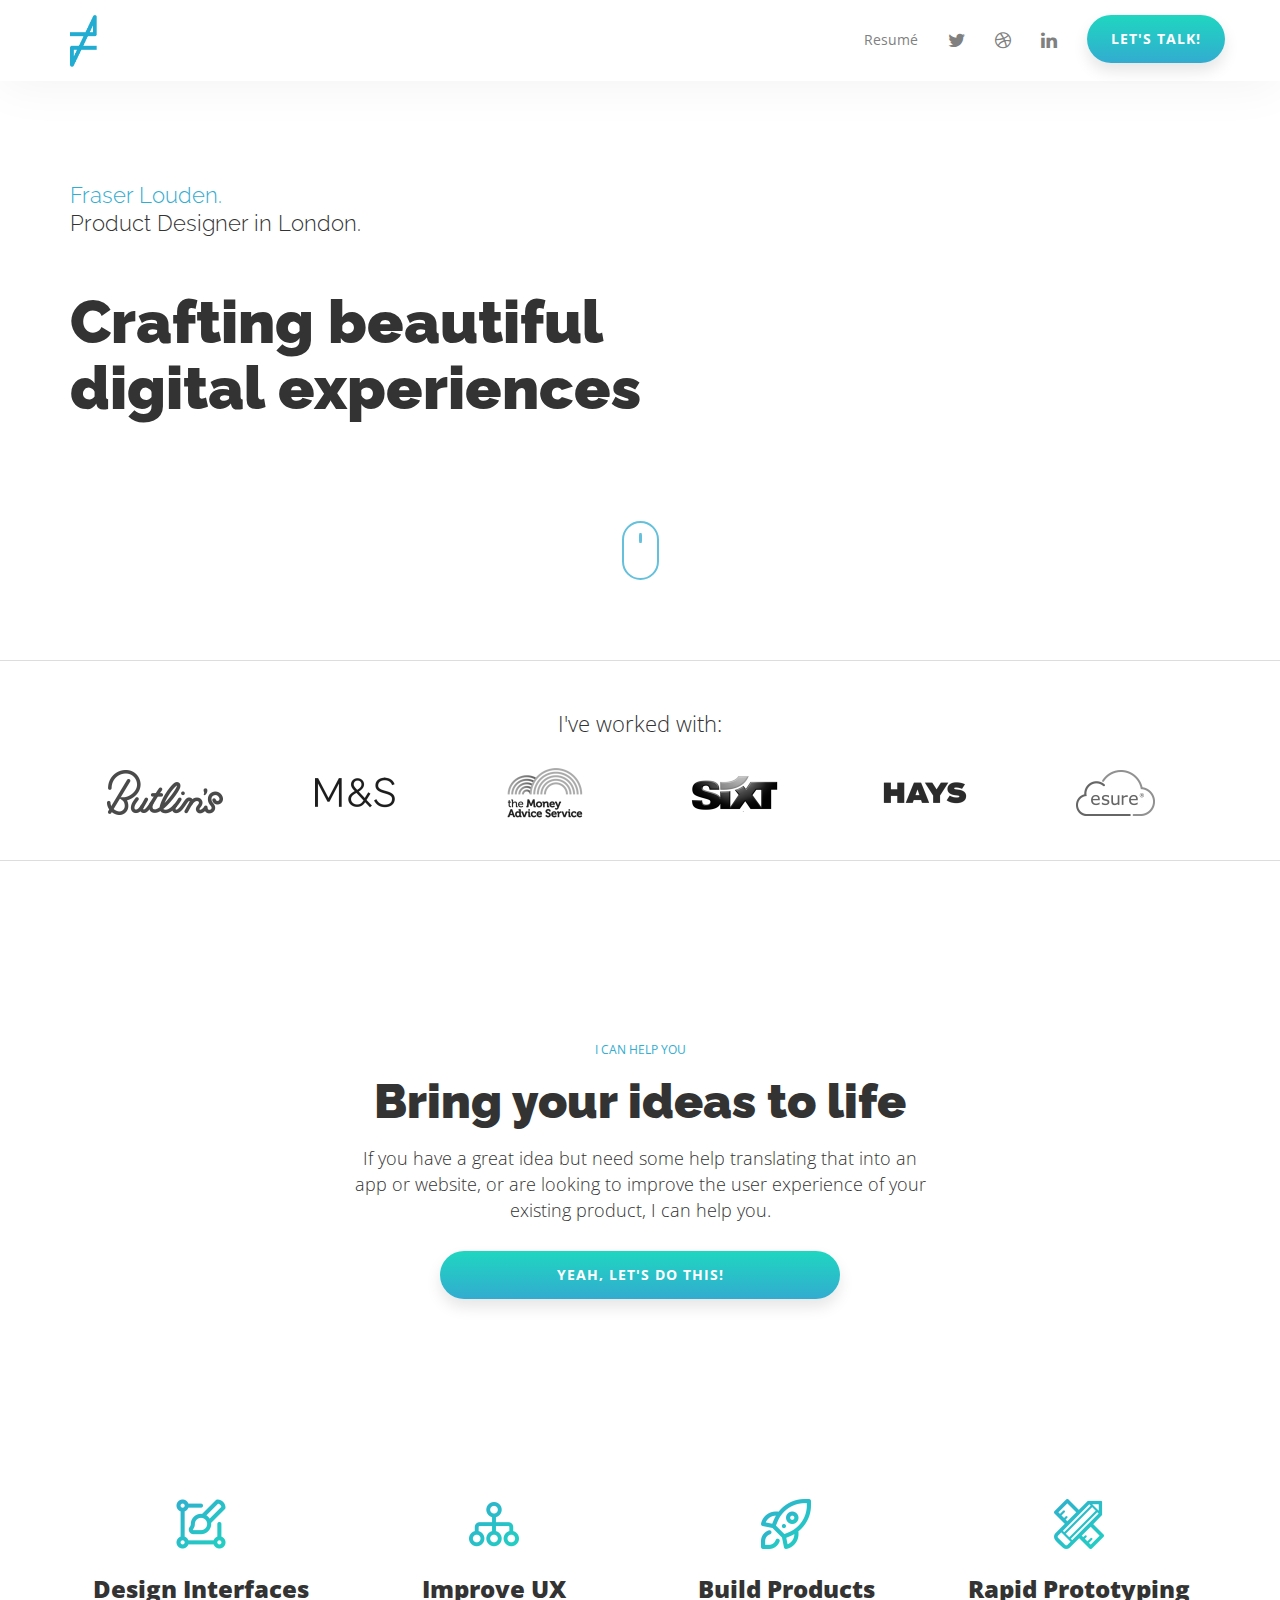
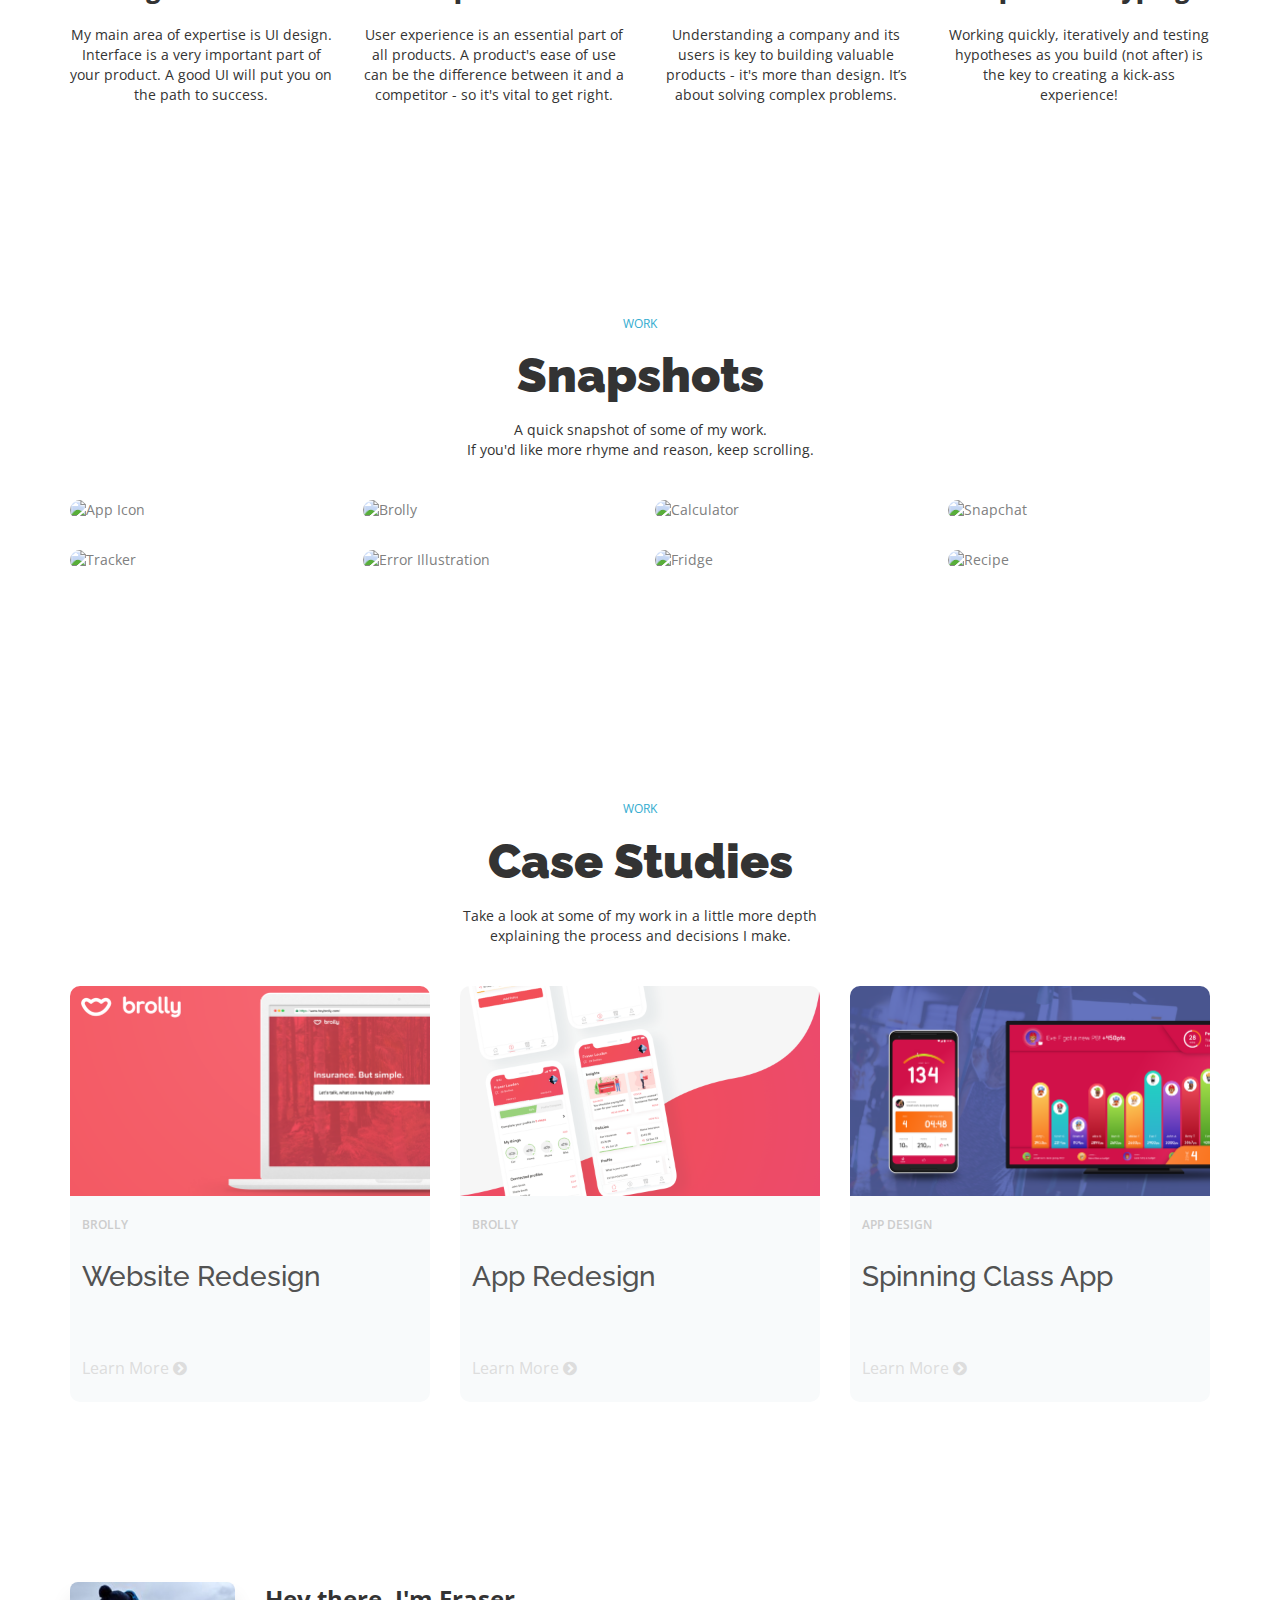
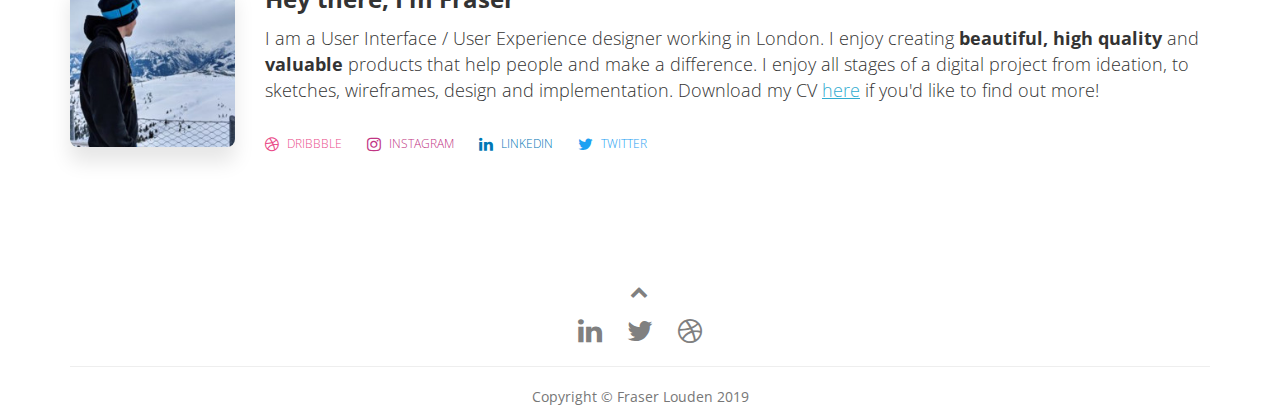
==== index.html @ 7645292e "Initial commit" ====
<!DOCTYPE html>
<html lang="en">
   <head>
      <title>Fraser Louden - UI/UX Designer | London </title>
      <meta charset="utf-8">
      <meta name= "viewport" content="width=device-width, initial-scale = 1.0">
      <meta name="description" content="I help businesses use design to grow and gain competitive advantages. Some areas of my expertise are custom UX/UI Design, Prototyping, Branding and User Research">
      <meta name="keywords" content="digital design, UX, UI London, iPhone apps, iPad apps, user experience design, interface design">
      <meta name="robots" content="index, follow">
      <meta name="author" content="Fraser Louden">
      <meta property="og:title" content="Fraser Louden">
      <meta property="og:description" content="User Interface and Experience Designer from London.">
      <meta property="og:image" content="http://fraserlouden.com/img/brolly_app.png">
      <meta property="og:url" content="http://fraserlouden.com/index.html">
      
      <link rel="shortcut icon" type="image/x-icon" href="img/icons/favicon.ico">
      <!-- Stylesheets -->
      <link rel="stylesheet" href="css/bootstrap.css">
      <link rel="stylesheet" href="css/font-awesome.min.css">
      <link rel="stylesheet" href="css/custom.css">
      <link href="https://fonts.googleapis.com/css?family=Open+Sans:300,400,700|Raleway:100,300,900" rel="stylesheet">
      <!-- HTML5 Shim and Respond.js IE8 support of HTML5 elements and media queries -->
      <!-- WARNING: Respond.js doesn't work if you view the page via file:// -->
      <!--[if lt IE 9]>
      <script src = "https://oss.maxcdn.com/libs/html5shiv/3.7.0/html5shiv.js"></script>
      <script src = "https://oss.maxcdn.com/libs/respond.js/1.3.0/respond.min.js"></script>
      <![endif]-->
   </head>
   <body>
      <nav class="navbar navbar-default navbar-static-top">
         <div class="container">
            <div class="navbar-header">
               <button type="button" class="navbar-toggle collapsed" data-toggle="collapse" data-target="#navbar2">
               <span class="sr-only">Toggle navigation</span>
               <span class="icon-bar"></span>
               <span class="icon-bar"></span>
               <span class="icon-bar"></span>
               </button>
               <a class="navbar-brand" href="http://fraserlouden.com"><img src="img/logo.png" alt="Fraser Louden">
               </a>
            </div>
            <!-- menu items -->
            <div id="navbar2" class="navbar-collapse collapse">
               <!-- social media icons -->
               <ul class="nav navbar-nav navbar-right social">
                  <li><a href="Fraser Louden CV.pdf" target="_blank"><p>Resumé</p></a></li>
                  <li><a href="https://twitter.com/FraserLouden" target="_blank"><i class="fa fa-lg fa-twitter"></i></a></li>
                  <li><a href="https://dribbble.com/fraserlouden" target="_blank"><i class="fa fa-lg fa-dribbble"></i></a></li>
                  <li><a href="https://uk.linkedin.com/in/fraser-louden-56337b47" target="_blank"><i class="fa fa-lg fa-linkedin"></i></a></li>
                  
                  <li>
                     <p class="navbar-btn"><a href="mailto:design@fraserlouden.com?Subject=Let's%20talk" class="btn btn-cta">Let's Talk!</a></p>
                  </li>
               </ul>
            </div>
            <!--/.nav-collapse -->
         </div>
         <!--/.container-fluid -->
      </nav>
      <div class="container">
         <div class="row">
            <div class="col-xs-12">
               <h2 class="header"><span>Fraser Louden.</span><br>Product Designer in London.</h2>
            </div>
         </div>
         <div class="row">
            <div class="col-xs-12">
               <h1 class="header">Crafting beautiful <br>digital experiences</h1>
            </div>
         </div>
         <div class="row">
            <div class="mouse center-block">
               <div class="scroll"></div>
            </div>
         </div>
      </div>
      <section class="clients margin-40">
         <div class="container">
            <div class="row">
               <div class="col-xs-12">
                  <h2 class="clients text-center">I've worked with:</h2>
               </div>
            </div>
            <div class="row center-block">
               <div class="col-xs-6 col-sm-4 col-md-2 text-center">
                  <a href="#"><img src="img/butlins.png" alt="Butlins Logo" class="clients"></a>
               </div>
               <div class="col-xs-6 col-sm-4 col-md-2 text-center">
                  <a href="#"><img src="img/MS.png" alt="M&S Logo" class="clients"></a>
               </div>
               <div class="col-xs-6 col-sm-4 col-md-2 text-center">
                  <a href="#"><img src="img/mas.png" alt="Money Advice Service Logo" class="clients"></a>
               </div>
               <div class="col-xs-6 col-sm-4 col-md-2 text-center">
                  <a href="#"><img src="img/sixt.png" alt="Sixt Logo" class="clients"></a>
               </div>
               <div class="col-xs-6 col-sm-4 col-md-2 text-center">
                  <a href="#"><img src="img/hays.png" alt="Hays Logo" class="clients"></a>
               </div>
               <div class="col-xs-6 col-sm-4 col-md-2 text-center">
                  <a href="#"><img src="img/esure.png" alt="Esure Logo" class="clients"></a>
               </div>
            </div>
         </div>
      </section>
      <section class="services">
         <div class="container padding-80">
            <div class="row">
               <div class="col-xs-12 small-header text-center">
                  <p>I can help you</p>
               </div>
            </div>
            <div class="row">
               <div class="col-xs-12 text-center">
                  <h1 class="header">Bring your ideas to life</h1>
               </div>
            </div>
            <div class="row">
               <div class="col-xs-12 text-center">
                  <p class="about" style="max-width: 580px; margin: 0 auto;">
                     If you have a great idea but need some help translating that into an app or website, 
                     or are looking to improve the user experience of your existing product, I can help you.
                  </p>
                  <a href="https://fraserlouden.typeform.com/to/a4hXBf" target="_blank" class="btn btn-cta" style="margin-top: 28px; width: 400px;">Yeah, let's do this!</a>
               </div>
            </div>
         </div>
         <div class="container padding-80">
            <div class="row">
               <div class="col-xs-12 col-sm-6 col-md-3 text-center">
                  <img src="img/ui_icon.png" alt="Icon" class="icon center-block">
                  <h2>Design Interfaces</h2>
                  <p>
                     My main area of expertise is UI design. 
                     Interface is a very important part of your product. 
                     A good UI will put you on the path to success.
                  </p>
               </div>
               <div class="col-xs-12 col-sm-6 col-md-3 text-center">
                  <img src="img/ux_icon.png" alt="Icon" class="icon center-block">
                  <h2>Improve UX</h2>
                  <p>
                     User experience is an essential part of all products. 
                     A product's ease of use can be the difference 
                     between it and a competitor - so it's vital to get right.
               </div>
               <div class="col-xs-12 col-sm-6 col-md-3 text-center">
                  <img src="img/rocket_icon.png" alt="Icon" class="icon center-block">
                  <h2>Build Products</h2>
                  <p>
                     Understanding a company and its users is key to building valuable products -
                     it's more than design. It’s about solving complex problems.
                  </p>
               </div>
               <div class="col-xs-12 col-sm-6 col-md-3 text-center">
                  <img src="img/proto_icon.png" alt="Icon" class="icon center-block">
                  <h2>Rapid Prototyping</h2>
                  <p>
                     Working quickly, iteratively and testing hypotheses as you build (not after) 
                     is the key to creating a kick-ass experience!
                  </p>
               </div>
            </div>
         </div>

         <div class="container padding-80" >
            <div class="row">
               <div class="col-xs-12 small-header text-center">
                  <p>WORK</p>
               </div>
            </div>
            <div class="row">
               <div class="col-xs-12 text-center">
                  <h1 class="header">Snapshots</h1>
                  <p class="margin-bottom-40">A quick snapshot of some of my work.<br> If you'd like more rhyme and reason, keep scrolling.</p>
               </div>
            </div>

         <div class="row">
            <div class="col-md-3">
                <a href="https://dribbble.com/shots/5053610-Daily-UI-005-App-Icon" target="_blank"><img src="https://cdn.dribbble.com/users/1312812/screenshots/5053610/desktop_hd_2x.png" alt="App Icon" class="snapshot_img img-responsive"></a>
            </div>
            <div class="col-md-3">
                <a href="https://dribbble.com/shots/4469375-Brolly-Landing-Page" target="_blank"><img src="https://cdn.dribbble.com/users/1312812/screenshots/4469375/dribbble_2x.png" alt="Brolly" class="snapshot_img img-responsive"></a>
            </div>
            <div class="col-md-3">
                <a href="https://dribbble.com/shots/4006006-Daily-UI-004-Calculator" target="_blank"><img src="https://cdn.dribbble.com/users/1312812/screenshots/4006006/004.png" alt="Calculator" class="snapshot_img img-responsive"></a>
            </div>
            <div class="col-md-3">
                <a href="https://dribbble.com/shots/3741580-Snapchat-Attachment-Dashboard" target="_blank"><img src="https://cdn.dribbble.com/users/1312812/screenshots/3741580/1._snapgallery_main_dribbble1.png" alt="Snapchat" class="snapshot_img img-responsive"></a>
            </div>
            <div class="col-md-3">
                <a href="https://dribbble.com/shots/3494990-Live-Tracking-Dashboard" target="_blank"><img src="https://cdn.dribbble.com/users/1312812/screenshots/3494990/athletetrackerdribbble.png" alt="Tracker" class="snapshot_img img-responsive"></a>
              </div>
              <div class="col-md-3">
                  <a href="https://dribbble.com/shots/3985253-Building-Site-404-Page-Illustration" target="_blank"><img src="https://cdn.dribbble.com/users/1312812/screenshots/3985253/404.png" alt="Error Illustration" class="snapshot_img img-responsive"></a>
              </div>
              <div class="col-md-3">
                  <a href="https://dribbble.com/shots/3938604-Smart-Fridge-UI" target="_blank"><img src="https://cdn.dribbble.com/users/1312812/screenshots/3938604/google-fridge.gif" alt="Fridge" class="snapshot_img img-responsive"></a>
              </div>
              <div class="col-md-3">
                  <a href="https://dribbble.com/shots/3611448-Recipe-Swipe-Interaction" target="_blank"><img src="https://cdn.dribbble.com/users/1312812/screenshots/3611448/recipe-swipe-animation.gif" alt="Recipe" class="snapshot_img img-responsive"></a>
              </div>
          </div>
        </div>


          <div class="container padding-80">
              <div class="row">
                  <div class="col-xs-12 small-header text-center">
                     <p>WORK</p>
                  </div>
               </div>
               <div class="row">
                  <div class="col-xs-12 text-center">
                     <h1 class="header">Case Studies</h1>
                     <p class="margin-bottom-40">Take a look at some of my work in a little more depth<br> explaining the process and decisions I make.</p>
                  </div>
               </div>


            <div class="row">
        
                <div class="col-lg-4 col-sm-6">
                  <div class="portfolio_card">
                    <a href="brolly-website.html"><img src="img/brolly_website.png" alt="Brolly Website" class="portfolio_img img-responsive">
                    <div class="card-title">
                      <p class="card-sub">Brolly</p>
                      <h2>Website Redesign</h2>
                      <p class="card-cta">Learn More <i class="fa fa-chevron-circle-right" aria-hidden="true"></i></p>
                    </div></a>
                  </div>
                </div>
        
                <div class="col-lg-4 col-sm-6">
                  <div class="portfolio_card">
                    <a href="brolly-app.html"><img src="img/brolly_app.png" alt="Brolly App" class="portfolio_img img-responsive">
                    <div class="card-title">
                      <p class="card-sub">Brolly</p>
                      <h2>App Redesign</h2>
                      <p class="card-cta">Learn More <i class="fa fa-chevron-circle-right" aria-hidden="true"></i></p>
                    </div></a>
                  </div>
                </div>
        
                <div class="col-lg-4 col-sm-6">
                  <div class="portfolio_card">
                  <a href="joya.html"><img src="img/joya_main.png" alt="Joya" class="portfolio_img img-responsive">
                    <div class="card-title">
                      <p class="card-sub">App Design</p>
                      <h2>Spinning Class App</h2>
                      <p class="card-cta">Learn More <i class="fa fa-chevron-circle-right" aria-hidden="true"></i></p>
                    </div></a> 
                  </div>
                </div>
            </div>
        
          </div>
        </section>

      <div class="container margin-40">
         <div class="row">
            <div class="col-md-2">
               <img src="img/profile.jpeg" alt="Profile" class="img-responsive" style="border-radius: 8px; box-shadow: 0px 15px 20px rgba(0, 0, 0, 0.1);">
            </div>
            <div class="col-md-10">
               <h3 class="subheader"><strong>Hey there, I'm Fraser</strong></h3>
               <p class="about">I am a User Interface / User Experience designer working in London.
                  I enjoy creating <b>beautiful, high quality</b> and <b>valuable</b> products that help people and make a difference. 
                  I enjoy all stages of a digital project from ideation, to sketches, wireframes, design and implementation. Download my CV <a href="Fraser Louden CV.pdf" style="text-decoration: underline; color: #32acd0">here</a> if you'd like to find out more!
                  <br><br>
                  <a href="https://dribbble.com/fraserlouden" style="color: #ea4c89; text-transform: uppercase; font-size: 12px">
                  <i class="fa fa-lg fa-dribbble" style="margin-right: 8px"></i>Dribbble
                  </a>
                  <a href="https://www.instagram.com/fraserlouden/" style="color: #c13584; text-transform: uppercase; font-size: 12px; margin-left: 22px">
                  <i class="fa fa-lg fa-instagram" style="margin-right: 8px"></i>Instagram
                  </a>
                  <a href="https://uk.linkedin.com/in/fraser-louden-56337b47" style="color: #0077B5; text-transform: uppercase; font-size: 12px; margin-left: 22px">
                  <i class="fa fa-lg fa-linkedin" style="margin-right: 8px"></i>LinkedIn
                  </a>
                  <a href="https://twitter.com/FraserLouden" style="color: #1da1f2; text-transform: uppercase; font-size: 12px; margin-left: 22px">
                  <i class="fa fa-lg fa-twitter" style="margin-right: 8px"></i>Twitter
                  </a>  
               </p>
            </div>
         </div>
      </div>
      <footer>
         <div class="container">
            <div class="row">
               <div class="col-lg-12 text-center">
                  <a id="to-top" href="#top" class="btn btn-dark btn-lg"><i class="fa fa-chevron-up fa-fw fa-1x"></i></a>
                  <ul class="list-inline">
                     <li>
                        <a href="https://uk.linkedin.com/in/fraser-louden-56337b47" target="_blank"><i class="fa fa-linkedin fa-fw fa-2x"></i></a>
                     </li>
                     <li>
                        <a href="https://twitter.com/FraserLouden" target="_blank"><i class="fa fa-twitter fa-fw fa-2x"></i></a>
                     </li>
                     
                     <li>
                        <a href="https://dribbble.com/fraserlouden" target="_blank"><i class="fa fa-fw fa-dribbble fa-2x"></i></a>
                     </li>
                  </ul>
                  <hr class="small">
                  <p class="text-muted">Copyright &copy; Fraser Louden 2019</p>
               </div>
            </div>
         </div>
      </footer>
      <!-- Bootstrap core JavaScript
         ================================================== -->
      <!-- Placed at the end of the document so the pages load faster -->
      <script src="https://ajax.googleapis.com/ajax/libs/jquery/3.3.1/jquery.min.js"></script>
      <script src="js/bootstrap.js"></script>
      <script src="js/jquery.shuffle.min.js"></script>
      <script src="js/custom.js"></script>
      <!-- Google Analytics -->
      <script>
         (function(i,s,o,g,r,a,m){i['GoogleAnalyticsObject']=r;i[r]=i[r]||function(){
         (i[r].q=i[r].q||[]).push(arguments)},i[r].l=1*new Date();a=s.createElement(o),
         m=s.getElementsByTagName(o)[0];a.async=1;a.src=g;m.parentNode.insertBefore(a,m)
         })(window,document,'script','https://www.google-analytics.com/analytics.js','ga');
         
         ga('create', 'UA-53588639-1', 'auto');
         ga('send', 'pageview');
         
      </script>
   </body>
</html>
---- css/custom.css ----
.navbar-default .navbar-nav > li > a:hover,
.navbar-default .navbar-nav > li > a:focus {
    color: #32acd0;
}

.navbar-default .navbar-nav > li > a {
  color: #808080;
}

.about {
  font-size: 18px;
  font-family: 'Open Sans';
  font-weight: 100;
}
.clients {
  border-bottom: #dddddd solid 1px;
  border-top:#dddddd solid 1px; 
  margin-bottom: 40px;
}

.textlink {
  color: #32acd0;
  text-decoration: underline;
}

h2.clients {
  font-size: 22px;
  font-weight: 300;
  margin-top: 40px;
  margin-bottom: 20px;
  border: none; 
}

img.profile {

  margin-top: 25px;
}

img.clients {
  -webkit-filter: grayscale(100%); /* Safari 6.0 - 9.0 */
    filter: grayscale(100%);
    border: none;
    max-height: 55px;
}

img.clients:hover {
  -webkit-filter: none; /* Safari 6.0 - 9.0 */
    filter: none;
    border: none;
}

.navbar-btn {
  margin-top: 15px;
  padding-left: 15px;
}

.btn-cta {
  color: #ffffff;
  background-image: -webkit-linear-gradient(top, #1FD6C0, #32ACD0);
  background-image: -moz-linear-gradient(top, #1FD6C0, #32ACD0);
  background-image: -ms-linear-gradient(top, #1FD6C0, #32ACD0);
  background-image: -o-linear-gradient(top, #1FD6C0, #32ACD0);
  background-image: linear-gradient(to bottom, #1FD6C0, #32ACD0);
  -webkit-border-radius: 33px;
  -moz-border-radius: 33px;
  box-shadow: 0px 8px 15px rgba(0, 0, 0, 0.1);
  transition: all 0.3s ease 0s;
  }

.btn-cta:hover {

  box-shadow: 0px 15px 20px rgba(0,194,208,0.15);
  transform: translateY(-5px);
  }

  .portfolio_card {
    border-radius: 10px;
    transition: all 0.4s ease 0s;
    min-height: 350px;
    }
  
  .portfolio_card:hover {
    box-shadow: 0px 15px 20px rgba(0, 0, 0, 0.1);
    transform: translateY(-1px);
    }
  
  .portfolio_img {
    border-radius: 10px 10px 0px 0px;
  }

  .snapshot_img {
    border-radius: 10px;
    margin-bottom: 30px;
    transition: all 0.4s ease 0s;
  }

  .snapshot_img:hover {
    box-shadow: 0px 15px 20px rgba(0, 0, 0, 0.1);
    transform: translateY(-1px);
  }
  
  .card-title {
    background-color: #f8fafb;
    padding-left: 12px;
    padding-top: 20px;
    padding-right: 12px;
    padding-bottom: 12px;
    overflow: hidden;
    border-radius: 0px 0px 10px 10px;
  }
  
  .card-sub {
  
    font-size: 12px;
    font-weight: 600;
    color: #ccc;
    text-transform: uppercase;
  }
  
  div.card-title h2{
  
    font-size: 28px;
    font-weight: 500;
    font-family: "Raleway";
    color: #525252;
  
  }
  
  .card-cta {
    padding-top: 40px;
    color: #ddd;
    font-size: 16px;
  
  }
  
  .portfolio_card:hover .card-cta {
    color: #32ACD0;   
  }


body {

	font-family: 'Open Sans', sans-serif;

}



h1.header {

	font-family: 'Raleway', sans-serif;
  font-size: 60px;
  font-weight: 900;
  line-height: 66px;
  margin-top: 40px;
  margin-bottom: 100px;

}

h1.projectheader {

  font-family: 'Raleway', sans-serif;
  font-size: 40px;
  font-weight: 900;
  line-height: 66px;
  padding-top: 100px;
  }

h2.header {

  font-family: 'Raleway', sans-serif;
  font-size: 22px;
  font-weight: 300;
  line-height: 28px;
  margin-top: 100px;

}

h3.projectsubheader {

  font-family: 'Raleway', sans-serif;
  font-size: 14px;
  font-weight: 100;
  color: #b3b3b3;
  text-transform: uppercase;
  }

h2 span {
  color: #32ACD0;
}

.portfolio
{
 margin: 48px 0;
}
 
.portfolio-sorting
{
 text-transform: uppercase; 
 padding:0;
 margin-bottom: 48px;
}
 
.portfolio-sorting li a 
{
 color: #808080;
 text-decoration: none;
 padding: 6px;
}
.portfolio-sorting li a:hover,
.portfolio-sorting li a.active
{
 color: #32acd0;
 border-bottom: 2px solid #32acd0;
}
 
figure.portfolio-item 
{
 margin-bottom: 15px;
 margin-top:15px;
}

figure.img
{
  max-width: 481px;
}

section.bg-primary
{
  padding-top: 100px;
  padding-bottom: 100px;
}

footer
{
  padding-top: 20px;
}

.btn {
    padding: 14px 24px;
    border: 0 none;
    font-weight: 700;
    letter-spacing: 1px;
    text-transform: uppercase;
}
 
.btn:focus, .btn:active:focus, .btn.active:focus {
    outline: 0 none;
}
 
.btn-primary {
    background: #0099cc;
    color: #ffffff;
}
 
.btn-primary:hover, .btn-primary:focus, .btn-primary:active, .btn-primary.active, .open > .dropdown-toggle.btn-primary {
    background: #33a6cc;
}
 
.btn-primary:active, .btn-primary.active {
    background: #007299;
    box-shadow: none;
}

.btn.outline {
  background: none;
  padding: 12px 22px;
}

.btn-primary.outline {
  border: 2px solid #f5f5f5;
  color: #f5f5f5;
}

.btn-primary.outline:hover, .btn-primary.outline:focus, .btn-primary.outline:active, .btn-primary.outline.active, .open > .dropdown-toggle.btn-primary {
  color: #a8ebff;
  border-color: #a8ebff;
}
.btn-primary.outline:active, .btn-primary.outline.active {
  border-color: #007299;
  color: #007299;
  box-shadow: none;
}

p.text-faded {
  padding-bottom: 15px;
}

.fa:hover {
color: #32acd0;
}

p.project-text {
  color: #484848;
  font-family: 'Open Sans', sans-serif;
  font-size: 16px;
  font-weight: 300;
}

li.project-text {
  color: #484848;
  font-family: 'Open Sans', sans-serif;
  font-size: 16px;
  font-weight: 300;
}



.project-sub {
  font-family: 'Open Sans', sans-serif;
  font-size: 16px;
  font-weight: 300;
  letter-spacing: 5px;
  text-transform: uppercase;
  margin-top: -5px;
}


.project-thumbnail-title {

font-family: 'Raleway', sans-serif;
font-size: 20px;
font-weight: 700;
letter-spacing: 3px;
text-transform: uppercase;
margin-right: 25px;
max-width:100%;
}



h4.page-title {

font-family: 'Raleway', sans-serif;
font-size: 30px;
font-weight: 300;
letter-spacing: 3px;
text-transform: uppercase;
color: #696969;
margin-top: 0px;
border-bottom: 1px solid #ddd;
line-height: 0;
padding: 0;
}

h4 span {

  background: #fff;
  padding: 0 15px;
}

div.row.text-center {

  padding-top: 20px;
  padding-bottom:20px;
}


.arrow {
  text-align: center;
  margin-top: 30px;
}

.arrow a {

  color: white;
}

a.arrowgrey {

  color: #32acd0;
}

.bounce {
  -moz-animation: bounce 2s infinite;
  -webkit-animation: bounce 2s infinite;
  animation: bounce 2s infinite;
}

@keyframes bounce {
  0%, 20%, 50%, 80%, 100% {
    transform: translateY(0);
  }
  40% {
    transform: translateY(-30px);
  }
  60% {
    transform: translateY(-15px);
  }
}

section.dark {
  background-color: #fafafa;
  border-bottom: #dddddd solid 1px;
  border-top:#dddddd solid 1px;
}

section.dark img {

  margin-top: 40px;
  margin-bottom:20px;
}

.skewed-bg {
  background-image: linear-gradient(-270deg, #32ACD0 0%, #1FD6C0 100%);
  padding: 50px 0;
  -ms-transform: skew(0deg, -5deg);
  -webkit-transform: skew(0deg, -5deg);
  transform: skew(0deg, -5deg);

}



.skewed-content {

  -ms-transform: skew(0deg, 5deg);
  -webkit-transform: skew(0deg, 5deg);
  transform: skew(0deg, 5deg);

}



.center-width {

  max-width: 650px;
  margin-bottom: 20px;
  margin-top: 20px;
  text-align: center;
}

.margin-top-100 {
  margin-top: 100px;
}

.margin-40 {

  margin-top: 80px;
  margin-bottom: 80px;
}

.margin-bottom-40 {
  margin-bottom: 40px;
}

.portfolio-width {

  max-width: 970px;

}

.mouse {
  width: 3px;
  padding: 10px 15px;
  height: 35px;
  border: 2px solid #32acd0;
  border-radius: 25px;
  opacity: 0.75;
  box-sizing: content-box;
}
.scroll {
  width: 3px;
  height: 10px;
  border-radius: 25%;
  background-color: #32acd0;
  animation-name: scroll;
  animation-duration: 2.2s;
  animation-timing-function: cubic-bezier(.15,.41,.69,.94);
  animation-iteration-count: infinite;
}
@keyframes scroll {
  0% { opacity: 0; }
  10% { transform: translateY(0); opacity: 1; }
  100% { transform: translateY(15px); opacity: 0;}
}

.underline {

  max-width: 30px;
  border-top: 5px solid #32ACD0;
  padding-left: 50px;
  margin-top: -2px;
}

.project-hero {

  margin-top: -140px;
}

.skewed-bg h2 {

  color: white;
  font-weight: 600;
  font-family: "Raleway";

}

.skewed-bg p {
  color: white;
  font-family: 'Open Sans', sans-serif;
  font-size: 16px;
  font-weight: 300;
}

.skewed-bg li {
  color: white;
  font-family: 'Open Sans', sans-serif;
  font-size: 16px;
  font-weight: 300;
}

blockquote {
    border:none;
    position: relative; 
    max-width: 400px; 
    margin: 0 auto; 
    padding-left: 0.4em; 
}


blockquote p:before { 
    content: "\f10d";
    font-weight: bold;
    font-size:50px;
    color:white;
    position: absolute; 
    top: -0.2em;
    left: -1em; 
    font-family: 'FontAwesome'; 
} 
blockquote p:after { 
    content: "\f10e";
    font-weight: bold;
    font-size:50px;
    color: white;
    position: absolute; 
    bottom: -0.2em;
    right: -0.8em; 
    font-family: 'FontAwesome'; 
}

.card {
  border-radius: 10px;
  min-height: 350px;
  background: white;
  box-shadow: 0px 0px 50px rgba(0, 0, 0, 0.1);
  padding: 30px;
  }

.profilepic {
  width: 100px;
  height: 100px;
  border-radius: 50%;
  box-shadow: 0px 0px 20px rgba(0, 0, 0, 0.1);
  margin-bottom: 15px;

}

.small-header {
  font-size: 12px;
  text-transform: uppercase;
  color: #32acd0;
}

.services h1 {

  font-size: 48px;
  margin-top: 0px;
  margin-bottom: 12px;

}

h2 {

  font-size: 24px;
  line-height: 2;
  font-weight: 900;
  margin-top: 16px;
  margin-bottom: 12px;

}

.services .icon {

  max-height: 50px;

}

.padding-80 {
  padding-top: 100px;
  padding-bottom: 100px;
}

.social_icons {
  float: left;
}

@media only screen and (max-width: 992px) {
  .project-hero {
      margin-top: 20px;
  }
}

.bottom-line {
  border-bottom: 1px solid #eee;
}

h3 a {
  color: #484848;
}

h3 a:hover {
  color: #32acd0;
  text-decoration-line: underline;
}

h5 {
    font-size: 18px;
    line-height: 2;
    font-weight: 700;
    margin-top: 16px;
    margin-bottom: 12px;
}

@media only screen and (min-width: 992px) {
  h5 {
      margin-top: 60px;
  }
}

@media only screen and (max-width: 992px) {
  h5 {
      margin-top: 0px!important;
  }
}
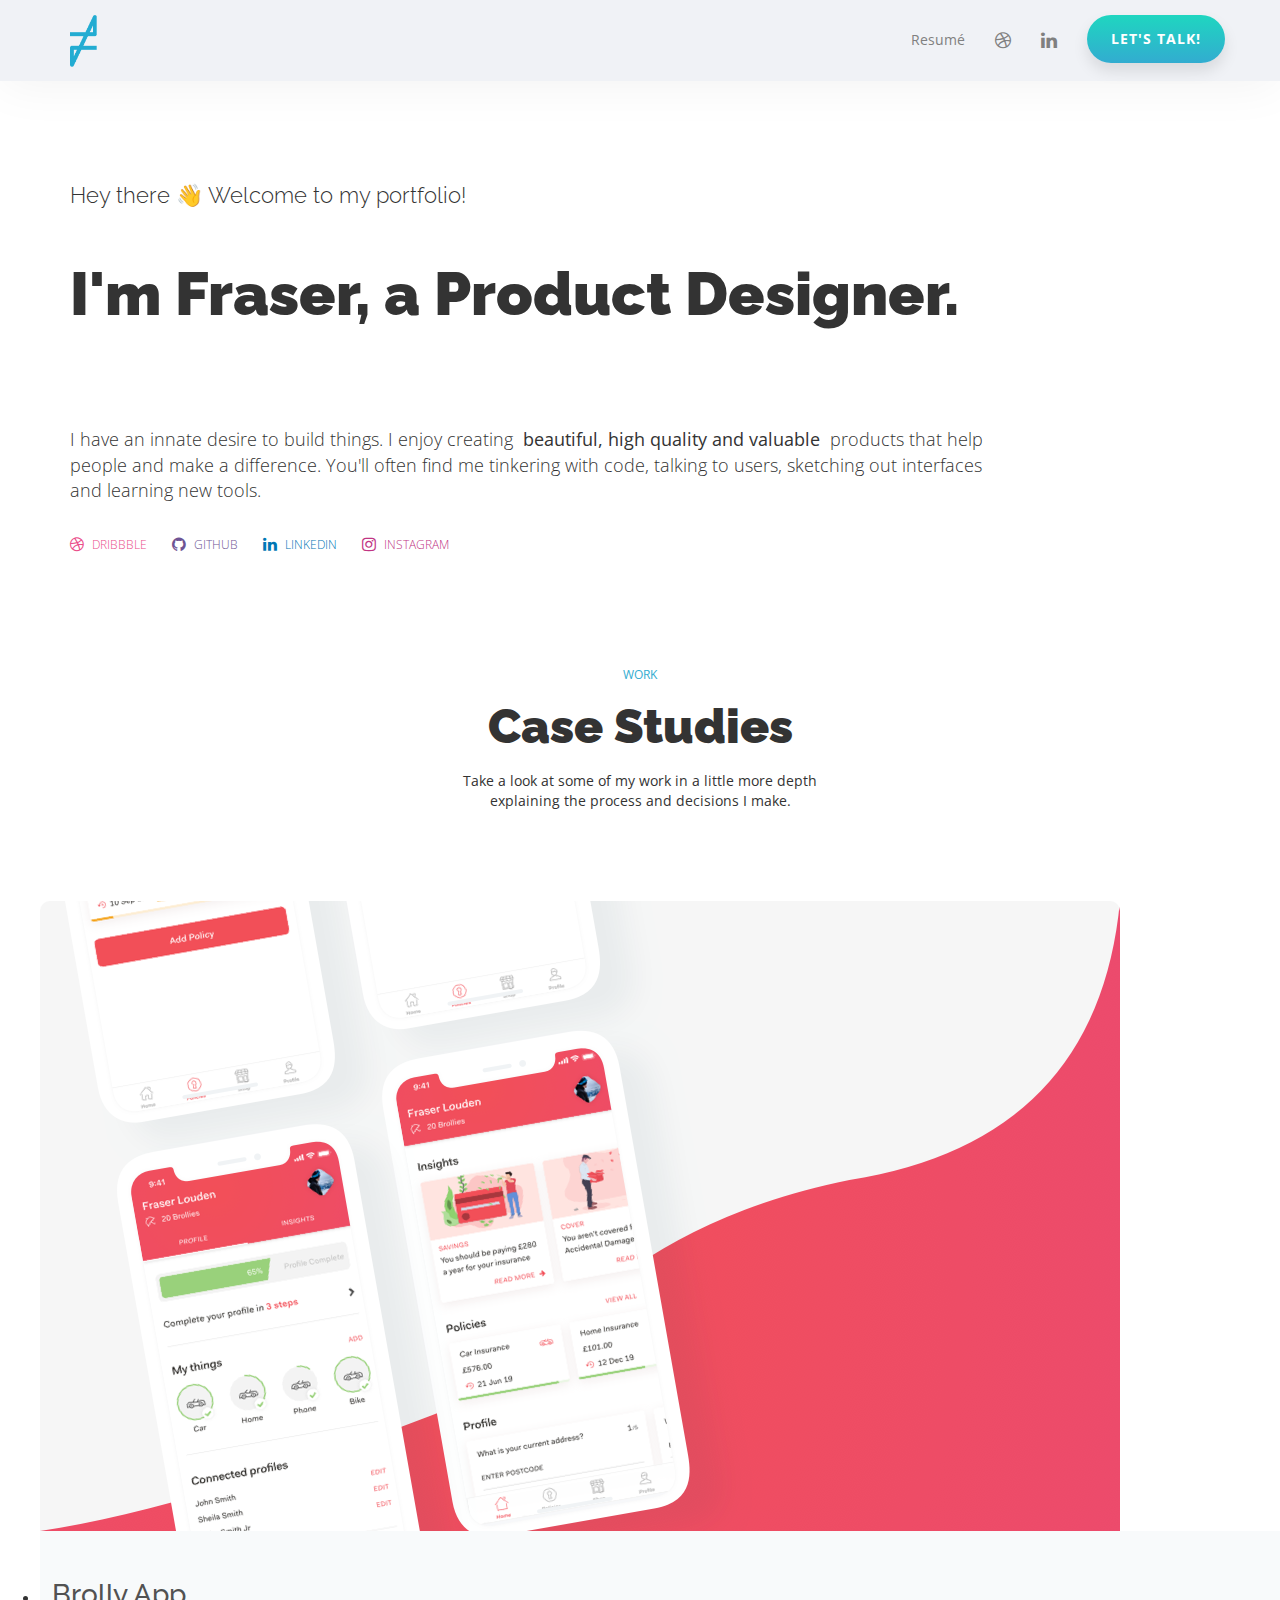
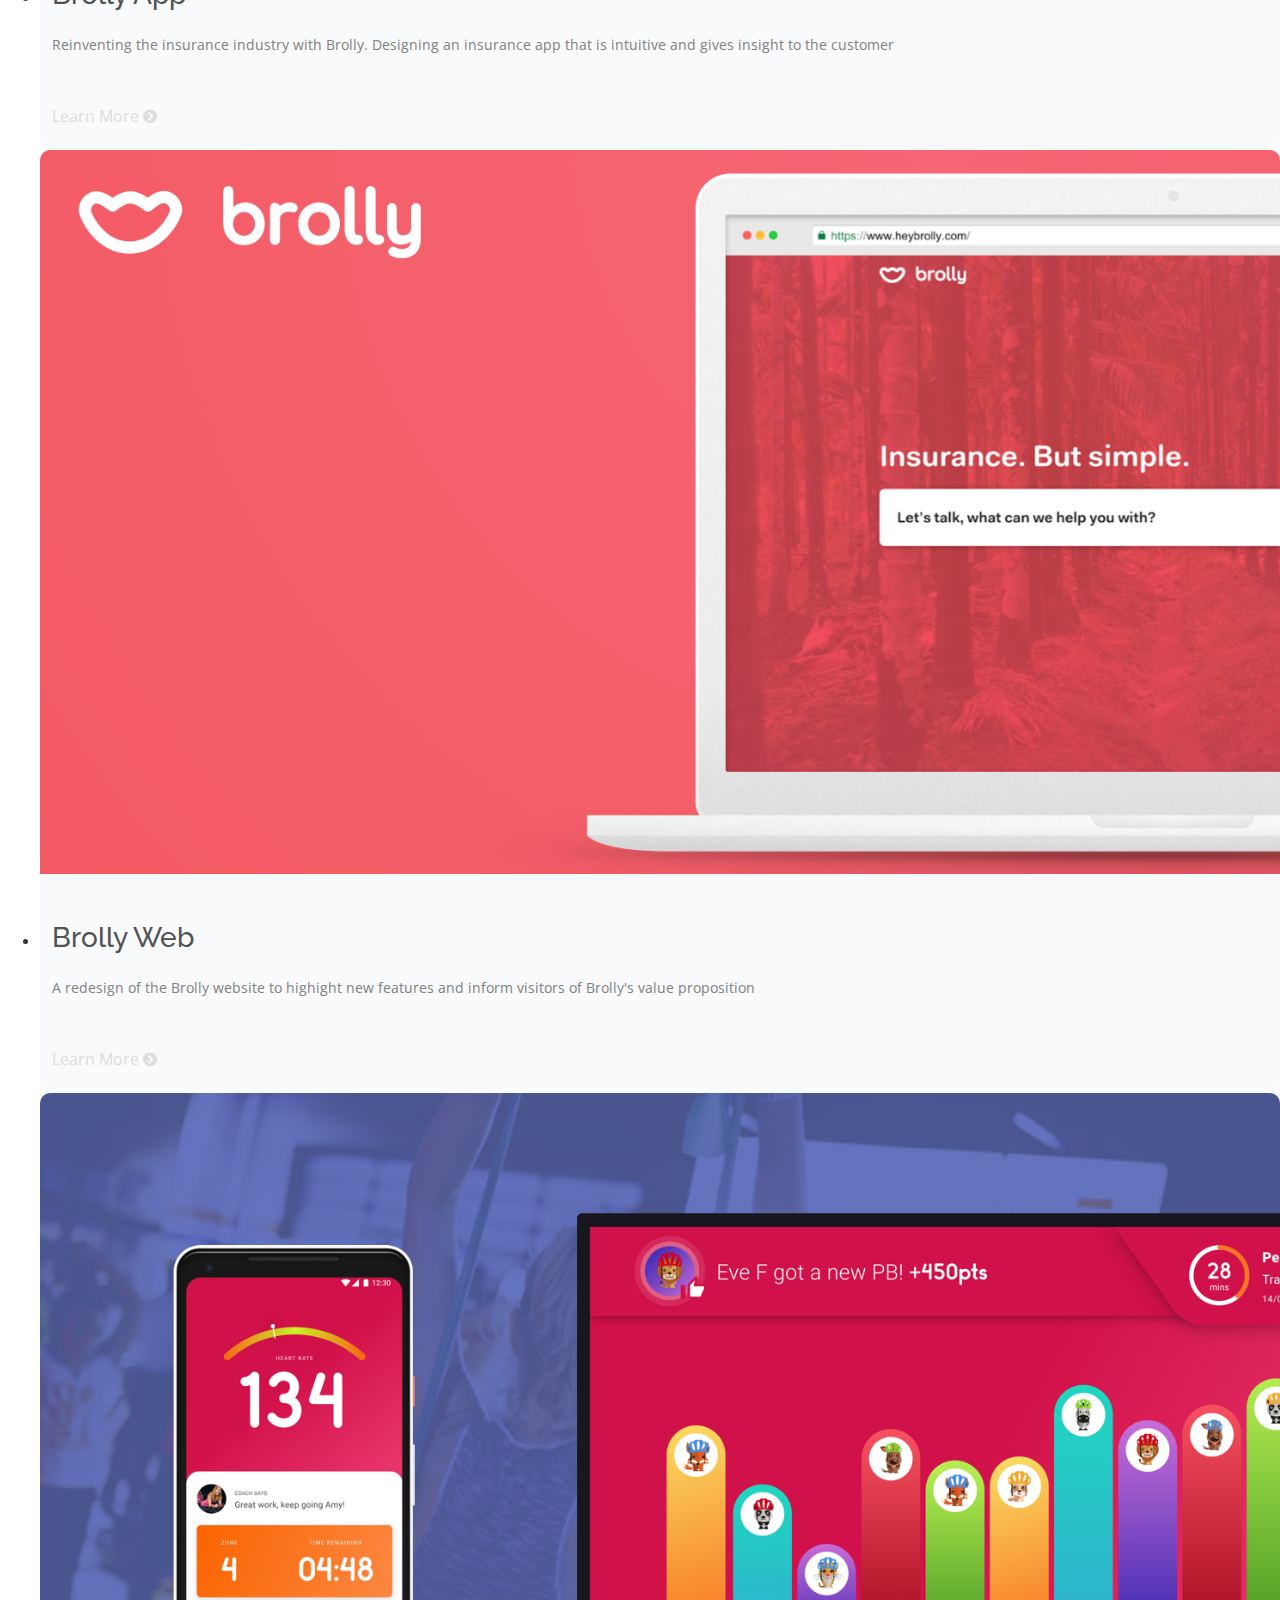
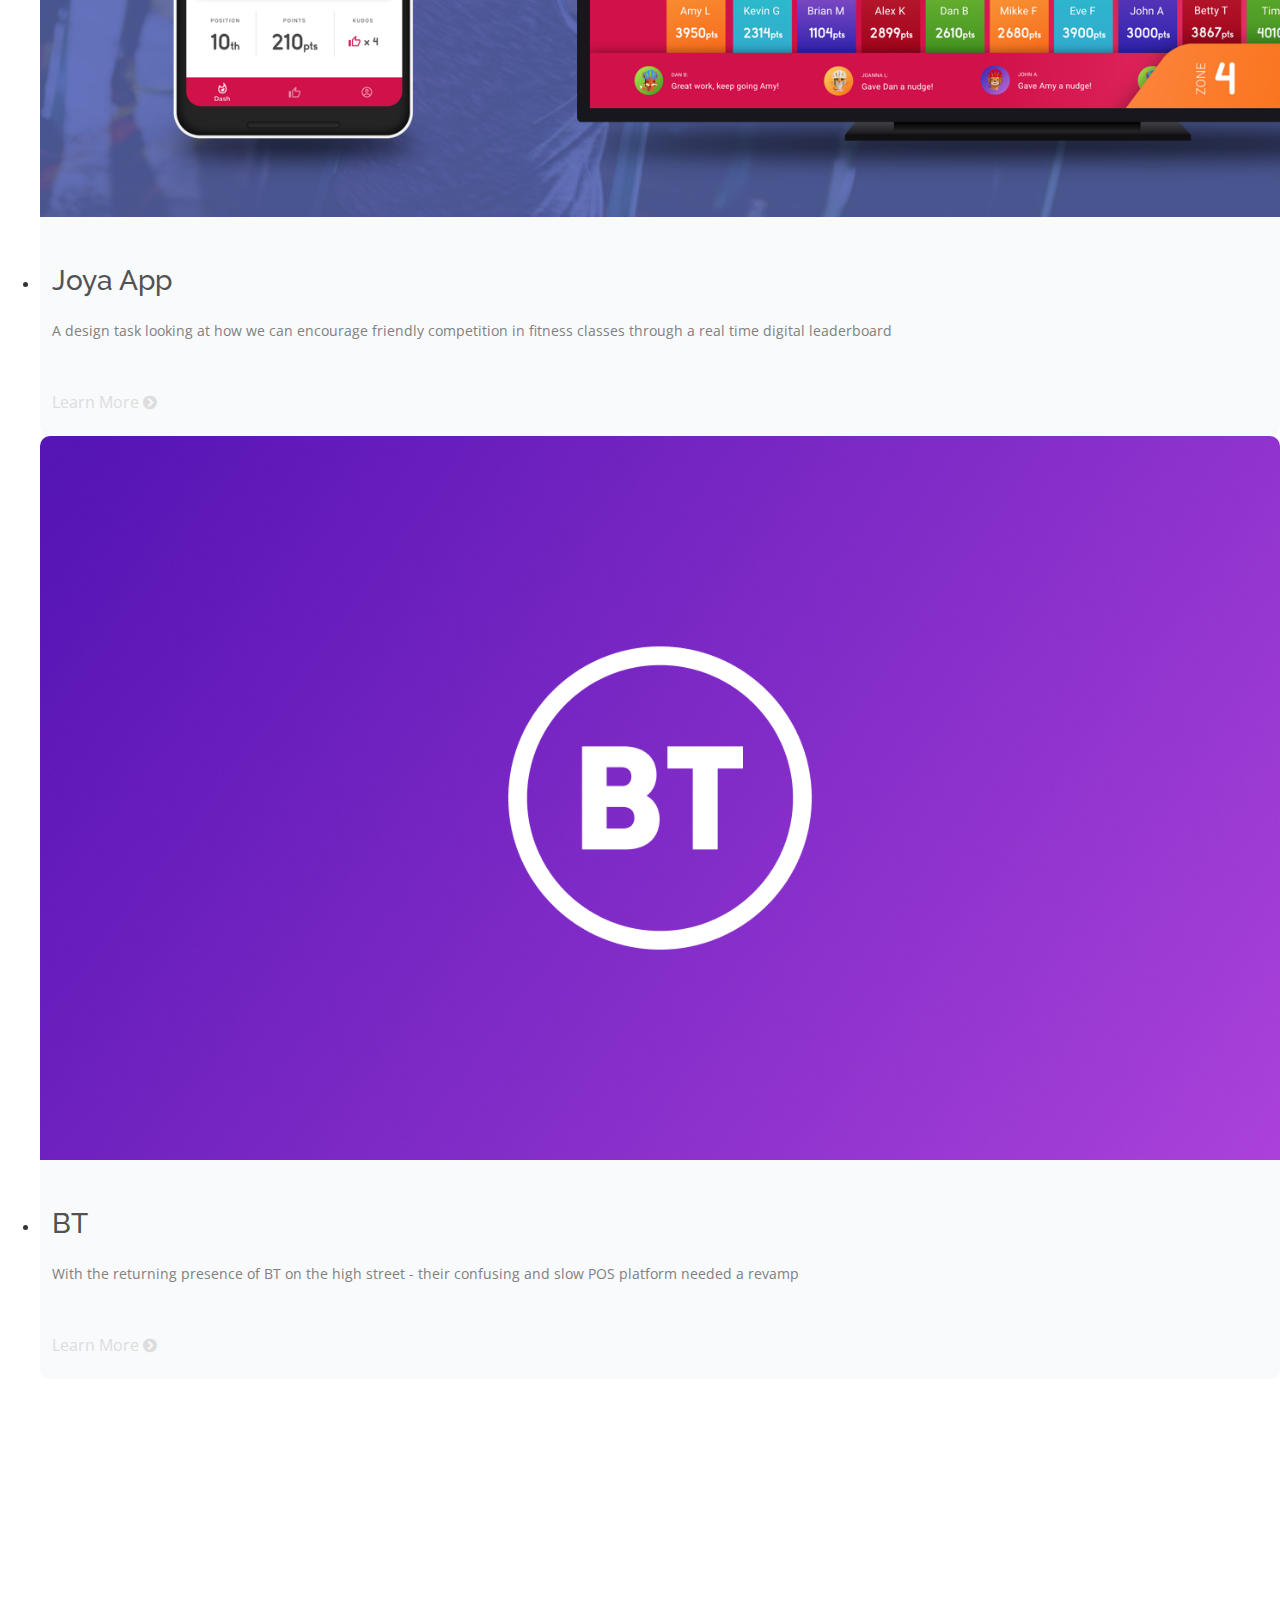
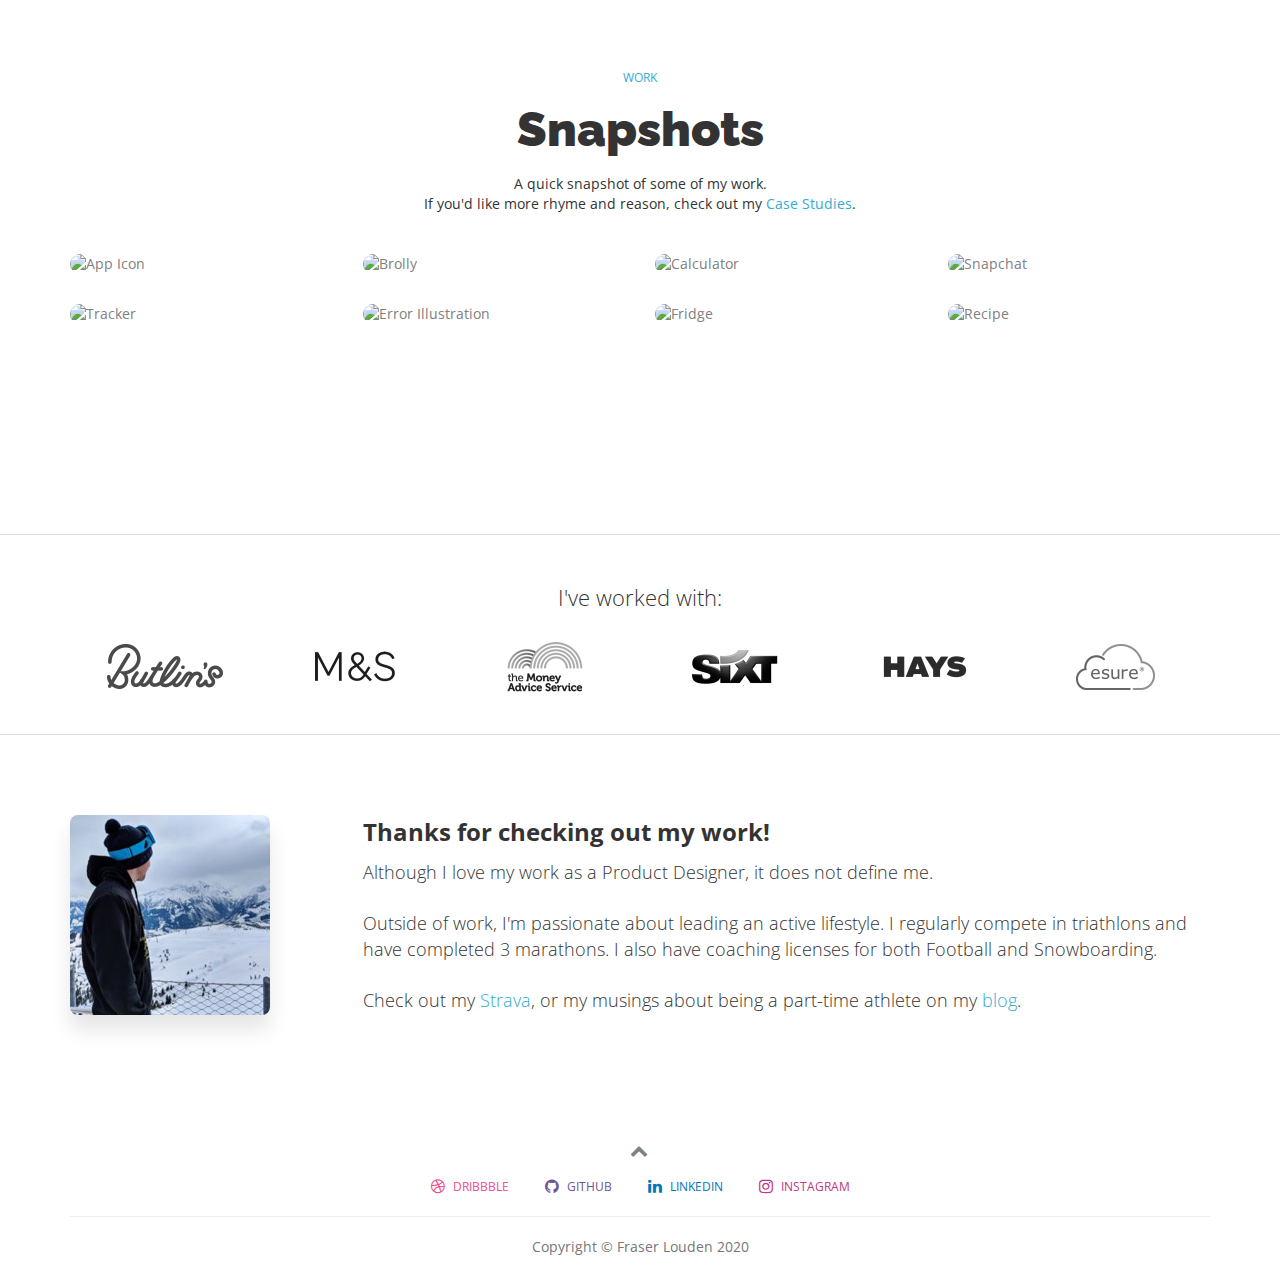
==== commit 7d7ca2e7: "Small tidy" ====
--- a/index.html
+++ b/index.html
@@ -19,6 +19,10 @@
       <link rel="stylesheet" href="css/font-awesome.min.css">
       <link rel="stylesheet" href="css/custom.css">
       <link href="https://fonts.googleapis.com/css?family=Open+Sans:300,400,700|Raleway:100,300,900" rel="stylesheet">
+      <link href="https://fonts.googleapis.com/css2?family=Merriweather+Sans:wght@300;800&Merriweather:ital,wght@0,300;0,700;0,900;1,300&display=swap" rel="stylesheet">
+      <link rel="stylesheet" href="https://cdn.jsdelivr.net/npm/@splidejs/splide@2.4.14/dist/css/splide.min.css">
+
+      <script src="https://cdn.jsdelivr.net/npm/@splidejs/splide@2.4.14/dist/js/splide.min.js"></script>
       <!-- HTML5 Shim and Respond.js IE8 support of HTML5 elements and media queries -->
       <!-- WARNING: Respond.js doesn't work if you view the page via file:// -->
       <!--[if lt IE 9]>
@@ -27,7 +31,7 @@
       <![endif]-->
    </head>
    <body>
-      <nav class="navbar navbar-default navbar-static-top">
+      <nav class="navbar navbar-default navbar-static-top" style="background-color: #f0f2f6;">
          <div class="container">
             <div class="navbar-header">
                <button type="button" class="navbar-toggle collapsed" data-toggle="collapse" data-target="#navbar2">
@@ -44,7 +48,6 @@
                <!-- social media icons -->
                <ul class="nav navbar-nav navbar-right social">
                   <li><a href="Fraser Louden CV.pdf" target="_blank"><p>Resumé</p></a></li>
-                  <li><a href="https://twitter.com/FraserLouden" target="_blank"><i class="fa fa-lg fa-twitter"></i></a></li>
                   <li><a href="https://dribbble.com/fraserlouden" target="_blank"><i class="fa fa-lg fa-dribbble"></i></a></li>
                   <li><a href="https://uk.linkedin.com/in/fraser-louden-56337b47" target="_blank"><i class="fa fa-lg fa-linkedin"></i></a></li>
                   
@@ -57,113 +60,124 @@
          </div>
          <!--/.container-fluid -->
       </nav>
-      <div class="container">
-         <div class="row">
-            <div class="col-xs-12">
-               <h2 class="header"><span>Fraser Louden.</span><br>Product Designer in London.</h2>
-            </div>
-         </div>
-         <div class="row">
-            <div class="col-xs-12">
-               <h1 class="header">Crafting beautiful <br>digital experiences</h1>
-            </div>
-         </div>
-         <div class="row">
-            <div class="mouse center-block">
-               <div class="scroll"></div>
-            </div>
-         </div>
-      </div>
-      <section class="clients margin-40">
+
+      <section class="top-section">
          <div class="container">
             <div class="row">
                <div class="col-xs-12">
-                  <h2 class="clients text-center">I've worked with:</h2>
-               </div>
-            </div>
-            <div class="row center-block">
-               <div class="col-xs-6 col-sm-4 col-md-2 text-center">
-                  <a href="#"><img src="img/butlins.png" alt="Butlins Logo" class="clients"></a>
-               </div>
-               <div class="col-xs-6 col-sm-4 col-md-2 text-center">
-                  <a href="#"><img src="img/MS.png" alt="M&S Logo" class="clients"></a>
-               </div>
-               <div class="col-xs-6 col-sm-4 col-md-2 text-center">
-                  <a href="#"><img src="img/mas.png" alt="Money Advice Service Logo" class="clients"></a>
-               </div>
-               <div class="col-xs-6 col-sm-4 col-md-2 text-center">
-                  <a href="#"><img src="img/sixt.png" alt="Sixt Logo" class="clients"></a>
-               </div>
-               <div class="col-xs-6 col-sm-4 col-md-2 text-center">
-                  <a href="#"><img src="img/hays.png" alt="Hays Logo" class="clients"></a>
-               </div>
-               <div class="col-xs-6 col-sm-4 col-md-2 text-center">
-                  <a href="#"><img src="img/esure.png" alt="Esure Logo" class="clients"></a>
-               </div>
-            </div>
+                  <h2 class="header">Hey there 👋 Welcome to my portfolio!</h2>
+               </div>
+            </div>
+            <div class="row">
+               <div class="col-xs-12">
+                  <h1 class="header">I'm Fraser, a Product Designer.</h1>
+               </div>
+            </div>
+            <div class="row">
+               <div class="col-md-10">
+                  <p class="about">I have an innate desire to build things.
+                     I enjoy creating <span style="background-color:#FFFFFF; padding: 5px; font-weight: 400;">beautiful, high quality and valuable</span> products that help people and make a difference. 
+                     You'll often find me tinkering with code, talking to users, sketching out interfaces and learning new tools.  
+                     <br><br>
+                     <a class="underlineCool" href="https://dribbble.com/fraserlouden" style="color: #ea4c89; text-transform: uppercase; font-size: 12px">
+                     <i class="fa fa-lg fa-dribbble" style="margin-right: 8px; vertical-align: -8%"></i>Dribbble
+                     </a>
+                     <a class="underlineCool" href="https://github.com/FraserL" style="color: #6e5494; text-transform: uppercase; font-size: 12px; margin-left: 22px">
+                     <i class="fa fa-lg fa-github" style="margin-right: 8px; vertical-align: -8%"></i>GitHub
+                     </a>
+                     <a class="underlineCool" href="https://uk.linkedin.com/in/fraser-louden-56337b47" style="color: #0077B5; text-transform: uppercase; font-size: 12px; margin-left: 22px">
+                     <i class="fa fa-lg fa-linkedin" style="margin-right: 8px; vertical-align: -8%"></i>LinkedIn
+                     </a>
+                     <a class="underlineCool" href="https://www.instagram.com/fraserlouden/" style="color: #c13584; text-transform: uppercase; font-size: 12px; margin-left: 22px">
+                        <i class="fa fa-lg fa-instagram" style="margin-right: 8px; vertical-align: -8%"></i>Instagram
+                     </a>
+                  </p>
+               </div>
+            </div>
+            
          </div>
       </section>
+
+
       <section class="services">
-         <div class="container padding-80">
-            <div class="row">
-               <div class="col-xs-12 small-header text-center">
-                  <p>I can help you</p>
-               </div>
-            </div>
-            <div class="row">
-               <div class="col-xs-12 text-center">
-                  <h1 class="header">Bring your ideas to life</h1>
-               </div>
-            </div>
-            <div class="row">
-               <div class="col-xs-12 text-center">
-                  <p class="about" style="max-width: 580px; margin: 0 auto;">
-                     If you have a great idea but need some help translating that into an app or website, 
-                     or are looking to improve the user experience of your existing product, I can help you.
-                  </p>
-                  <a href="https://fraserlouden.typeform.com/to/a4hXBf" target="_blank" class="btn btn-cta" style="margin-top: 28px; width: 400px;">Yeah, let's do this!</a>
-               </div>
-            </div>
-         </div>
-         <div class="container padding-80">
-            <div class="row">
-               <div class="col-xs-12 col-sm-6 col-md-3 text-center">
-                  <img src="img/ui_icon.png" alt="Icon" class="icon center-block">
-                  <h2>Design Interfaces</h2>
-                  <p>
-                     My main area of expertise is UI design. 
-                     Interface is a very important part of your product. 
-                     A good UI will put you on the path to success.
-                  </p>
-               </div>
-               <div class="col-xs-12 col-sm-6 col-md-3 text-center">
-                  <img src="img/ux_icon.png" alt="Icon" class="icon center-block">
-                  <h2>Improve UX</h2>
-                  <p>
-                     User experience is an essential part of all products. 
-                     A product's ease of use can be the difference 
-                     between it and a competitor - so it's vital to get right.
-               </div>
-               <div class="col-xs-12 col-sm-6 col-md-3 text-center">
-                  <img src="img/rocket_icon.png" alt="Icon" class="icon center-block">
-                  <h2>Build Products</h2>
-                  <p>
-                     Understanding a company and its users is key to building valuable products -
-                     it's more than design. It’s about solving complex problems.
-                  </p>
-               </div>
-               <div class="col-xs-12 col-sm-6 col-md-3 text-center">
-                  <img src="img/proto_icon.png" alt="Icon" class="icon center-block">
-                  <h2>Rapid Prototyping</h2>
-                  <p>
-                     Working quickly, iteratively and testing hypotheses as you build (not after) 
-                     is the key to creating a kick-ass experience!
-                  </p>
-               </div>
-            </div>
-         </div>
-
-         <div class="container padding-80" >
+
+         <div class="container padding-80" style="margin: 0; width:100%;">
+            <div class="row">
+                <div class="col-xs-12 small-header text-center">
+                   <p>WORK</p>
+                </div>
+             </div>
+             <div class="row">
+                <div class="col-xs-12 text-center">
+                   <h1 class="header" id="caseStudy">Case Studies</h1>
+                   <p>Take a look at some of my work in a little more depth<br> explaining the process and decisions I make.</p>
+                </div>
+             </div>
+
+
+
+          <div class="splide">
+            <div class="row splide__track" style="padding: 80px 0px 140px 0px;">
+               
+               <ul class="splide__list">
+
+                  <li class="splide__slide">
+                     <div class="portfolio_card">
+                        <a href="brolly-app.html"><img src="img/brolly_app.png" alt="Brolly App" class="portfolio_img img-responsive">
+                           <div class="card-title">
+                              <h2>Brolly App</h2>
+                              <p>Reinventing the insurance industry with Brolly. Designing an insurance app that is intuitive and gives insight to the customer</p>
+                              <p class="card-cta">Learn More <i class="fa fa-chevron-circle-right" aria-hidden="true"></i></p>
+                           </div>
+                        </a>
+                     </div>
+                  </li>
+               
+                  <li class="splide__slide">
+                     
+                     <div class="portfolio_card">    
+                        <a href="brolly-website.html"><img src="img/brolly_website.png" alt="Brolly Website" class="portfolio_img img-responsive">                     
+                        <div class="card-title">
+                           <h2>Brolly Web</h2>
+                           <p>A redesign of the Brolly website to highight new features and inform visitors of Brolly's value proposition</p>
+                           <p class="card-cta">Learn More <i class="fa fa-chevron-circle-right" aria-hidden="true"></i></p>
+                         </div>
+                        </a>
+                     </div>
+                  
+                  </li>
+                  <li class="splide__slide">
+                     <div class="portfolio_card">
+                        <a href="joya.html"><img src="img/joya_main.png" alt="Joya" class="portfolio_img img-responsive">
+                           <div class="card-title">
+                              <h2>Joya App</h2>
+                              <p>A design task looking at how we can encourage friendly competition in fitness classes through a real time digital leaderboard</p>
+                              <p class="card-cta">Learn More <i class="fa fa-chevron-circle-right" aria-hidden="true"></i></p>
+                           </div>
+                        </a>
+                     </div>
+                  </li>
+                  <li class="splide__slide">
+                     <div class="portfolio_card">
+                        <a href="bt.html"><img src="img/bt_casestudy_card.png" alt="BT Case Study" class="portfolio_img img-responsive">
+                           <div class="card-title">
+                              <h2>BT</h2>
+                              <p>With the returning presence of BT on the high street - their confusing and slow POS platform needed a revamp</p>
+                              <p class="card-cta">Learn More <i class="fa fa-chevron-circle-right" aria-hidden="true"></i></p>
+                           </div>
+                        </a>
+                     </div>
+                  </li>
+                  
+                  
+
+               </ul>
+            </div>
+         </div>
+      
+        </div>
+
+         <div class="container padding-80" style="margin-top: -60px;" >
             <div class="row">
                <div class="col-xs-12 small-header text-center">
                   <p>WORK</p>
@@ -172,7 +186,7 @@
             <div class="row">
                <div class="col-xs-12 text-center">
                   <h1 class="header">Snapshots</h1>
-                  <p class="margin-bottom-40">A quick snapshot of some of my work.<br> If you'd like more rhyme and reason, keep scrolling.</p>
+                  <p class="margin-bottom-40">A quick snapshot of some of my work.<br> If you'd like more rhyme and reason, check out my <a href="#caseStudy" class="underlineCool" style="color: #32acd0">Case Studies</a>.</p>
                </div>
             </div>
 
@@ -203,84 +217,50 @@
               </div>
           </div>
         </div>
-
-
-          <div class="container padding-80">
-              <div class="row">
-                  <div class="col-xs-12 small-header text-center">
-                     <p>WORK</p>
-                  </div>
-               </div>
-               <div class="row">
-                  <div class="col-xs-12 text-center">
-                     <h1 class="header">Case Studies</h1>
-                     <p class="margin-bottom-40">Take a look at some of my work in a little more depth<br> explaining the process and decisions I make.</p>
-                  </div>
-               </div>
-
-
-            <div class="row">
-        
-                <div class="col-lg-4 col-sm-6">
-                  <div class="portfolio_card">
-                    <a href="brolly-website.html"><img src="img/brolly_website.png" alt="Brolly Website" class="portfolio_img img-responsive">
-                    <div class="card-title">
-                      <p class="card-sub">Brolly</p>
-                      <h2>Website Redesign</h2>
-                      <p class="card-cta">Learn More <i class="fa fa-chevron-circle-right" aria-hidden="true"></i></p>
-                    </div></a>
-                  </div>
-                </div>
-        
-                <div class="col-lg-4 col-sm-6">
-                  <div class="portfolio_card">
-                    <a href="brolly-app.html"><img src="img/brolly_app.png" alt="Brolly App" class="portfolio_img img-responsive">
-                    <div class="card-title">
-                      <p class="card-sub">Brolly</p>
-                      <h2>App Redesign</h2>
-                      <p class="card-cta">Learn More <i class="fa fa-chevron-circle-right" aria-hidden="true"></i></p>
-                    </div></a>
-                  </div>
-                </div>
-        
-                <div class="col-lg-4 col-sm-6">
-                  <div class="portfolio_card">
-                  <a href="joya.html"><img src="img/joya_main.png" alt="Joya" class="portfolio_img img-responsive">
-                    <div class="card-title">
-                      <p class="card-sub">App Design</p>
-                      <h2>Spinning Class App</h2>
-                      <p class="card-cta">Learn More <i class="fa fa-chevron-circle-right" aria-hidden="true"></i></p>
-                    </div></a> 
-                  </div>
-                </div>
-            </div>
-        
-          </div>
-        </section>
+      </section>
+
+     
+
+      <section class="clients margin-40">
+         <div class="container">
+            <div class="row">
+               <div class="col-xs-12">
+                  <h2 class="clients text-center">I've worked with:</h2>
+               </div>
+            </div>
+            <div class="row center-block">
+               <div class="col-xs-6 col-sm-4 col-md-2 text-center">
+                  <a href="#"><img src="img/butlins.png" alt="Butlins Logo" class="clients"></a>
+               </div>
+               <div class="col-xs-6 col-sm-4 col-md-2 text-center">
+                  <a href="#"><img src="img/MS.png" alt="M&S Logo" class="clients"></a>
+               </div>
+               <div class="col-xs-6 col-sm-4 col-md-2 text-center">
+                  <a href="#"><img src="img/mas.png" alt="Money Advice Service Logo" class="clients"></a>
+               </div>
+               <div class="col-xs-6 col-sm-4 col-md-2 text-center">
+                  <a href="#"><img src="img/sixt.png" alt="Sixt Logo" class="clients"></a>
+               </div>
+               <div class="col-xs-6 col-sm-4 col-md-2 text-center">
+                  <a href="#"><img src="img/hays.png" alt="Hays Logo" class="clients"></a>
+               </div>
+               <div class="col-xs-6 col-sm-4 col-md-2 text-center">
+                  <a href="#"><img src="img/esure.png" alt="Esure Logo" class="clients"></a>
+               </div>
+            </div>
+         </div>
+      </section>
 
       <div class="container margin-40">
          <div class="row">
-            <div class="col-md-2">
+            <div class="col-md-3">
                <img src="img/profile.jpeg" alt="Profile" class="img-responsive" style="border-radius: 8px; box-shadow: 0px 15px 20px rgba(0, 0, 0, 0.1);">
             </div>
-            <div class="col-md-10">
-               <h3 class="subheader"><strong>Hey there, I'm Fraser</strong></h3>
-               <p class="about">I am a User Interface / User Experience designer working in London.
-                  I enjoy creating <b>beautiful, high quality</b> and <b>valuable</b> products that help people and make a difference. 
-                  I enjoy all stages of a digital project from ideation, to sketches, wireframes, design and implementation. Download my CV <a href="Fraser Louden CV.pdf" style="text-decoration: underline; color: #32acd0">here</a> if you'd like to find out more!
-                  <br><br>
-                  <a href="https://dribbble.com/fraserlouden" style="color: #ea4c89; text-transform: uppercase; font-size: 12px">
-                  <i class="fa fa-lg fa-dribbble" style="margin-right: 8px"></i>Dribbble
-                  </a>
-                  <a href="https://www.instagram.com/fraserlouden/" style="color: #c13584; text-transform: uppercase; font-size: 12px; margin-left: 22px">
-                  <i class="fa fa-lg fa-instagram" style="margin-right: 8px"></i>Instagram
-                  </a>
-                  <a href="https://uk.linkedin.com/in/fraser-louden-56337b47" style="color: #0077B5; text-transform: uppercase; font-size: 12px; margin-left: 22px">
-                  <i class="fa fa-lg fa-linkedin" style="margin-right: 8px"></i>LinkedIn
-                  </a>
-                  <a href="https://twitter.com/FraserLouden" style="color: #1da1f2; text-transform: uppercase; font-size: 12px; margin-left: 22px">
-                  <i class="fa fa-lg fa-twitter" style="margin-right: 8px"></i>Twitter
-                  </a>  
+            <div class="col-md-9">
+               <h3 class="subheader"><strong>Thanks for checking out my work!</strong></h3>
+               <p class="about">Although I love my work as a Product Designer, it does not define me. <br>  <br>
+                  Outside of work, I'm passionate about leading an active lifestyle. I regularly compete in triathlons and have completed 3 marathons. I also have coaching licenses for both Football and Snowboarding. <br> <br>
+                  Check out my <a href="https://www.strava.com/athletes/7336700" style="color: #32acd0;" class="underlineCool">Strava</a>, or my musings about being a part-time athlete on my <a href="http://www.weekendwatts.co.uk" style="color: #32acd0;" class="underlineCool">blog</a>.
                </p>
             </div>
          </div>
@@ -291,19 +271,28 @@
                <div class="col-lg-12 text-center">
                   <a id="to-top" href="#top" class="btn btn-dark btn-lg"><i class="fa fa-chevron-up fa-fw fa-1x"></i></a>
                   <ul class="list-inline">
-                     <li>
-                        <a href="https://uk.linkedin.com/in/fraser-louden-56337b47" target="_blank"><i class="fa fa-linkedin fa-fw fa-2x"></i></a>
-                     </li>
-                     <li>
-                        <a href="https://twitter.com/FraserLouden" target="_blank"><i class="fa fa-twitter fa-fw fa-2x"></i></a>
-                     </li>
-                     
-                     <li>
-                        <a href="https://dribbble.com/fraserlouden" target="_blank"><i class="fa fa-fw fa-dribbble fa-2x"></i></a>
-                     </li>
+                        <li>
+                           <a href="https://dribbble.com/fraserlouden" style="color: #ea4c89; text-transform: uppercase; font-size: 12px">
+                              <i class="fa fa-lg fa-dribbble" style="margin-right: 8px; vertical-align: -8%"></i>Dribbble
+                           </a>
+                        </li>
+                        <li>
+                           <a href="https://github.com/FraserL" style="color: #6e5494; text-transform: uppercase; font-size: 12px; margin-left: 22px">
+                              <i class="fa fa-lg fa-github" style="margin-right: 8px; vertical-align: -8%"></i>GitHub
+                           </a>
+                        </li>
+                        <li>
+                           <a href="https://uk.linkedin.com/in/fraser-louden-56337b47" style="color: #0077B5; text-transform: uppercase; font-size: 12px; margin-left: 22px">
+                              <i class="fa fa-lg fa-linkedin" style="margin-right: 8px; vertical-align: -8%"></i>LinkedIn
+                           </a>
+                        </li>   
+                        <li><a href="https://www.instagram.com/fraserlouden/" style="color: #c13584; text-transform: uppercase; font-size: 12px; margin-left: 22px">
+                           <i class="fa fa-lg fa-instagram" style="margin-right: 8px; vertical-align: -8%"></i>Instagram
+                        </a></li>
+                        
                   </ul>
                   <hr class="small">
-                  <p class="text-muted">Copyright &copy; Fraser Louden 2019</p>
+                  <p class="text-muted">Copyright &copy; Fraser Louden 2020</p>
                </div>
             </div>
          </div>
